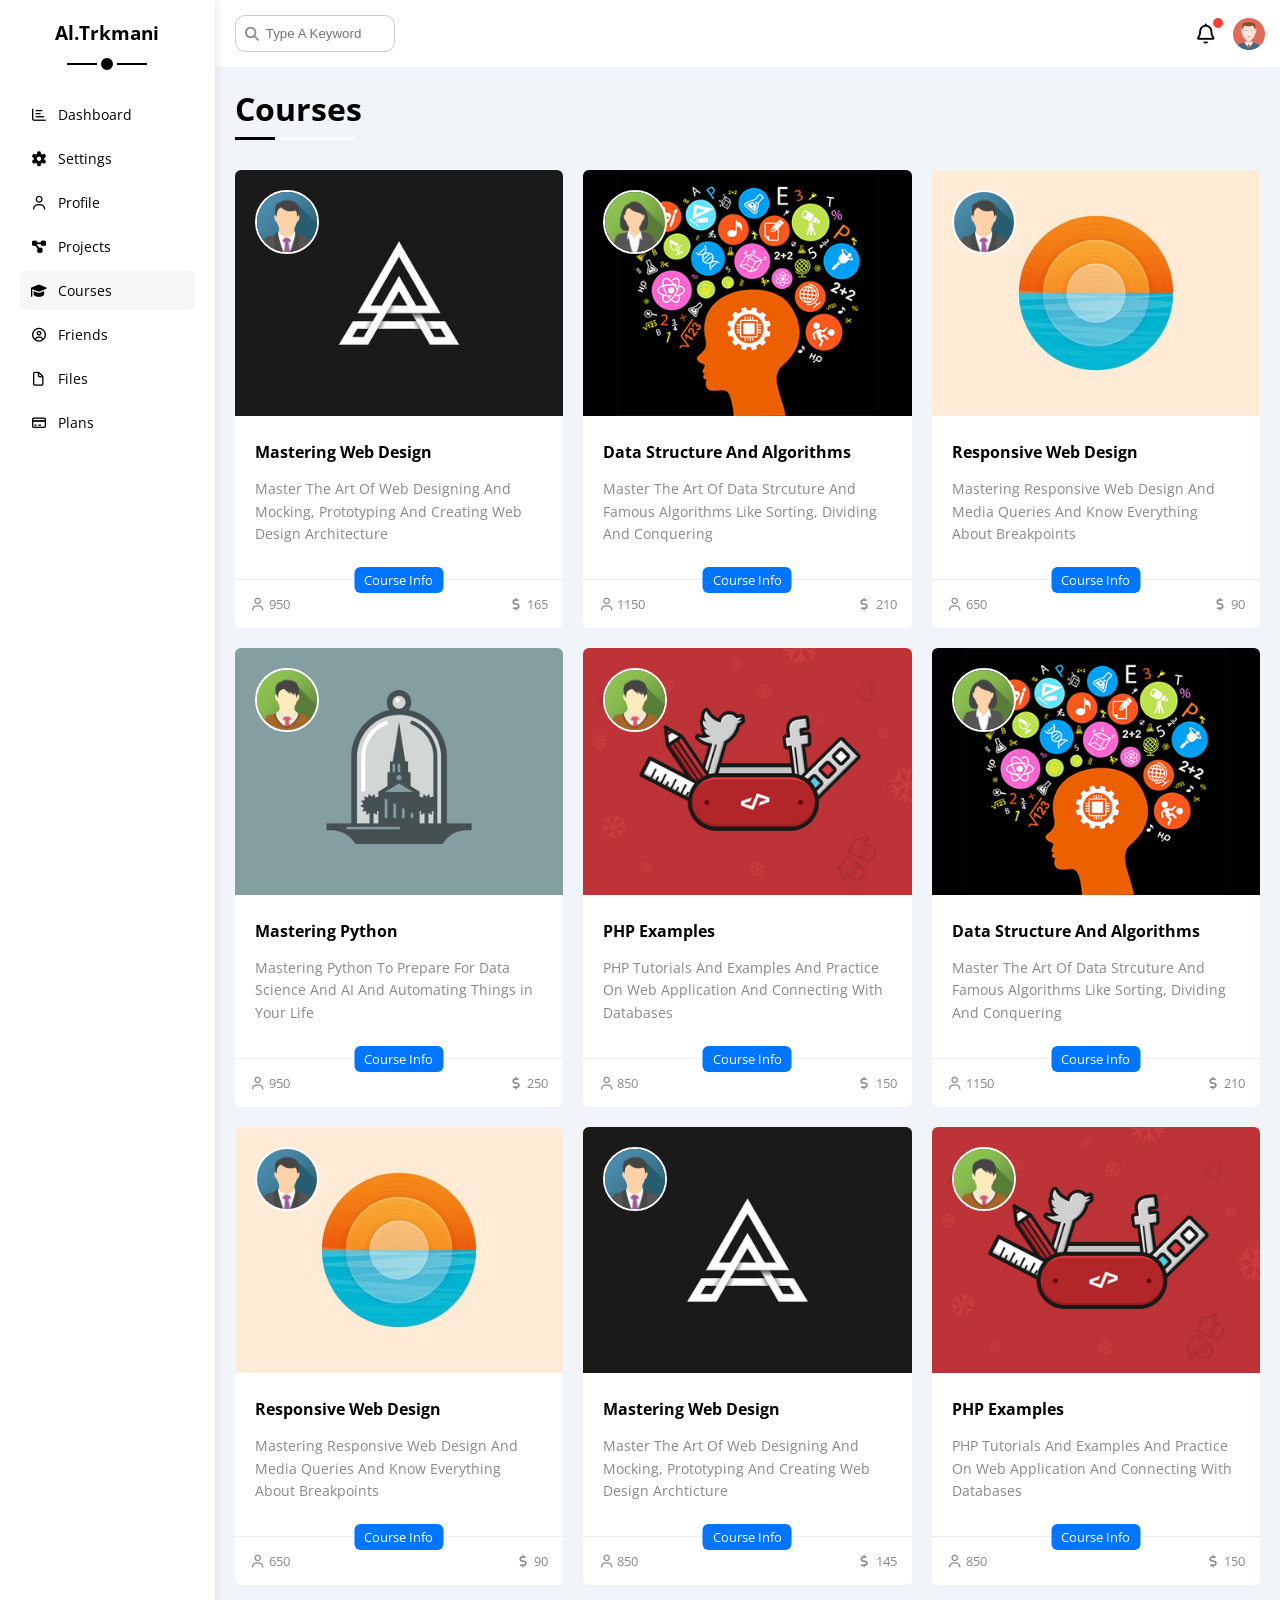
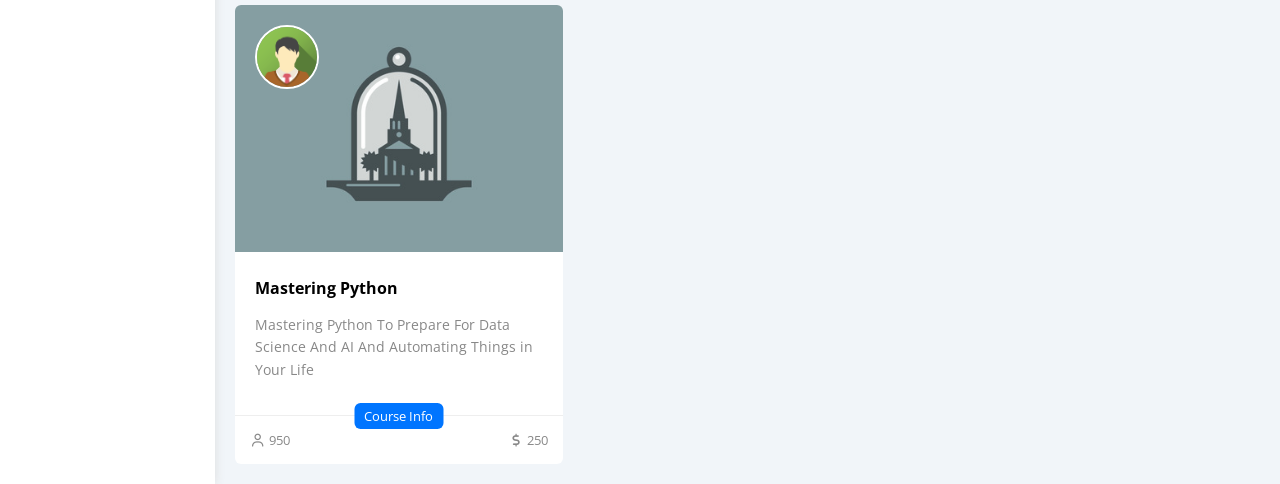
==== courses.html @ 334439d5 "Admin Dashboard UI" ====
<!DOCTYPE html>
<html lang="en">
  <head>
    <meta charset="UTF-8" />
    <meta http-equiv="X-UA-Compatible" content="IE=edge" />
    <meta name="viewport" content="width=device-width, initial-scale=1.0" />
    <title>Courses</title>
    <link rel="stylesheet" href="css/all.min.css" />
    <link rel="stylesheet" href="css/framework.css" />
    <link rel="stylesheet" href="css/master.css" />
    <link rel="preconnect" href="https://fonts.googleapis.com" />
    <link rel="preconnect" href="https://fonts.gstatic.com" crossorigin />
    <link href="https://fonts.googleapis.com/css2?family=Open+Sans:wght@300;500&#038;display=swap" rel="stylesheet" />
  </head>
  <body>
    <div class="page d-flex">
      <div class="sidebar bg-white p-20 p-relative">
        <h3 class="p-relative txt-c mt-0">Al.Trkmani</h3>
        <ul>
          <li>
            <a class="d-flex align-center fs-14 c-black rad-6 p-10" href="index.html">
              <i class="fa-regular fa-chart-bar fa-fw"></i>
              <span>Dashboard</span>
            </a>
          </li>
          <li>
            <a class="d-flex align-center fs-14 c-black rad-6 p-10" href="settings.html">
              <i class="fa-solid fa-gear fa-fw"></i>
              <span>Settings</span>
            </a>
          </li>
          <li>
            <a class="d-flex align-center fs-14 c-black rad-6 p-10" href="profile.html">
              <i class="fa-regular fa-user fa-fw"></i>
              <span>Profile</span>
            </a>
          </li>
          <li>
            <a class="d-flex align-center fs-14 c-black rad-6 p-10" href="projects.html">
              <i class="fa-solid fa-diagram-project fa-fw"></i>
              <span>Projects</span>
            </a>
          </li>
          <li>
            <a class="active d-flex align-center fs-14 c-black rad-6 p-10" href="courses.html">
              <i class="fa-solid fa-graduation-cap fa-fw"></i>
              <span>Courses</span>
            </a>
          </li>
          <li>
            <a class="d-flex align-center fs-14 c-black rad-6 p-10" href="friends.html">
              <i class="fa-regular fa-circle-user fa-fw"></i>
              <span>Friends</span>
            </a>
          </li>
          <li>
            <a class="d-flex align-center fs-14 c-black rad-6 p-10" href="files.html">
              <i class="fa-regular fa-file fa-fw"></i>
              <span>Files</span>
            </a>
          </li>
          <li>
            <a class="d-flex align-center fs-14 c-black rad-6 p-10" href="plans.html">
              <i class="fa-regular fa-credit-card fa-fw"></i>
              <span>Plans</span>
            </a>
          </li>
        </ul>
      </div>
      <div class="content w-full">
        <!-- Start Head -->
        <div class="head bg-white p-15 between-flex">
          <div class="search p-relative">
            <input class="p-10" type="search" placeholder="Type A Keyword" />
          </div>
          <div class="icons d-flex align-center">
            <span class="notification p-relative">
              <i class="fa-regular fa-bell fa-lg"></i>
            </span>
            <img decoding="async" src="imgs/avatar.png" alt="" />
          </div>
        </div>
        <!-- End Head -->
        <h1 class="p-relative">Courses</h1>
        <div class="courses-page d-grid m-20 gap-20">
          <div class="course bg-white rad-6 p-relative">
            <img decoding="async" class="cover" src="imgs/course-01.jpg" alt="" />
            <img decoding="async" class="instructor" src="imgs/team-01.png" alt="" />
            <div class="p-20">
              <h4 class="m-0">Mastering Web Design</h4>
              <p class="description c-grey mt-15 fs-14">
                Master The Art Of Web Designing And Mocking, Prototyping And Creating Web Design Architecture
              </p>
            </div>
            <div class="info p-15 p-relative between-flex">
              <span class="title bg-blue c-white btn-shape">Course Info</span>
              <span class="c-grey">
                <i class="fa-regular fa-user"></i>
                950
              </span>
              <span class="c-grey">
                <i class="fa-solid fa-dollar-sign"></i>
                165
              </span>
            </div>
          </div>
          <div class="course bg-white rad-6 p-relative">
            <img decoding="async" class="cover" src="imgs/course-02.jpg" alt="" />
            <img decoding="async" class="instructor" src="imgs/team-02.png" alt="" />
            <div class="p-20">
              <h4 class="m-0">Data Structure And Algorithms</h4>
              <p class="description c-grey mt-15 fs-14">
                Master The Art Of Data Strcuture And Famous Algorithms Like Sorting, Dividing And Conquering
              </p>
            </div>
            <div class="info p-15 p-relative between-flex">
              <span class="title bg-blue c-white btn-shape">Course Info</span>
              <span class="c-grey"> <i class="fa-regular fa-user"></i> 1150</span>
              <span class="c-grey"><i class="fa-solid fa-dollar-sign"></i> 210</span>
            </div>
          </div>
          <div class="course bg-white rad-6 p-relative">
            <img decoding="async" class="cover" src="imgs/course-03.jpg" alt="" />
            <img decoding="async" class="instructor" src="imgs/team-01.png" alt="" />
            <div class="p-20">
              <h4 class="m-0">Responsive Web Design</h4>
              <p class="description c-grey mt-15 fs-14">
                Mastering Responsive Web Design And Media Queries And Know Everything About Breakpoints
              </p>
            </div>
            <div class="info p-15 p-relative between-flex">
              <span class="title bg-blue c-white btn-shape">Course Info</span>
              <span class="c-grey"> <i class="fa-regular fa-user"></i> 650</span>
              <span class="c-grey"><i class="fa-solid fa-dollar-sign"></i> 90</span>
            </div>
          </div>
          <div class="course bg-white rad-6 p-relative">
            <img decoding="async" class="cover" src="imgs/course-04.jpg" alt="" />
            <img decoding="async" class="instructor" src="imgs/team-03.png" alt="" />
            <div class="p-20">
              <h4 class="m-0">Mastering Python</h4>
              <p class="description c-grey mt-15 fs-14">
                Mastering Python To Prepare For Data Science And AI And Automating Things in Your Life
              </p>
            </div>
            <div class="info p-15 p-relative between-flex">
              <span class="title bg-blue c-white btn-shape">Course Info</span>
              <span class="c-grey"> <i class="fa-regular fa-user"></i> 950</span>
              <span class="c-grey"><i class="fa-solid fa-dollar-sign"></i> 250</span>
            </div>
          </div>
          <div class="course bg-white rad-6 p-relative">
            <img decoding="async" class="cover" src="imgs/course-05.jpg" alt="" />
            <img decoding="async" class="instructor" src="imgs/team-03.png" alt="" />
            <div class="p-20">
              <h4 class="m-0">PHP Examples</h4>
              <p class="description c-grey mt-15 fs-14">
                PHP Tutorials And Examples And Practice On Web Application And Connecting With Databases
              </p>
            </div>
            <div class="info p-15 p-relative between-flex">
              <span class="title bg-blue c-white btn-shape">Course Info</span>
              <span class="c-grey"> <i class="fa-regular fa-user"></i> 850</span>
              <span class="c-grey"><i class="fa-solid fa-dollar-sign"></i> 150</span>
            </div>
          </div>
          <div class="course bg-white rad-6 p-relative">
            <img decoding="async" class="cover" src="imgs/course-02.jpg" alt="" />
            <img decoding="async" class="instructor" src="imgs/team-02.png" alt="" />
            <div class="p-20">
              <h4 class="m-0">Data Structure And Algorithms</h4>
              <p class="description c-grey mt-15 fs-14">
                Master The Art Of Data Strcuture And Famous Algorithms Like Sorting, Dividing And Conquering
              </p>
            </div>
            <div class="info p-15 p-relative between-flex">
              <span class="title bg-blue c-white btn-shape">Course Info</span>
              <span class="c-grey"> <i class="fa-regular fa-user"></i> 1150</span>
              <span class="c-grey"><i class="fa-solid fa-dollar-sign"></i> 210</span>
            </div>
          </div>
          <div class="course bg-white rad-6 p-relative">
            <img decoding="async" class="cover" src="imgs/course-03.jpg" alt="" />
            <img decoding="async" class="instructor" src="imgs/team-01.png" alt="" />
            <div class="p-20">
              <h4 class="m-0">Responsive Web Design</h4>
              <p class="description c-grey mt-15 fs-14">
                Mastering Responsive Web Design And Media Queries And Know Everything About Breakpoints
              </p>
            </div>
            <div class="info p-15 p-relative between-flex">
              <span class="title bg-blue c-white btn-shape">Course Info</span>
              <span class="c-grey"> <i class="fa-regular fa-user"></i> 650</span>
              <span class="c-grey"><i class="fa-solid fa-dollar-sign"></i> 90</span>
            </div>
          </div>
          <div class="course bg-white rad-6 p-relative">
            <img decoding="async" class="cover" src="imgs/course-01.jpg" alt="" />
            <img decoding="async" class="instructor" src="imgs/team-01.png" alt="" />
            <div class="p-20">
              <h4 class="m-0">Mastering Web Design</h4>
              <p class="description c-grey mt-15 fs-14">
                Master The Art Of Web Designing And Mocking, Prototyping And Creating Web Design Archticture
              </p>
            </div>
            <div class="info p-15 p-relative between-flex">
              <span class="title bg-blue c-white btn-shape">Course Info</span>
              <span class="c-grey"> <i class="fa-regular fa-user"></i> 850</span>
              <span class="c-grey"><i class="fa-solid fa-dollar-sign"></i> 145</span>
            </div>
          </div>
          <div class="course bg-white rad-6 p-relative">
            <img decoding="async" class="cover" src="imgs/course-05.jpg" alt="" />
            <img decoding="async" class="instructor" src="imgs/team-03.png" alt="" />
            <div class="p-20">
              <h4 class="m-0">PHP Examples</h4>
              <p class="description c-grey mt-15 fs-14">
                PHP Tutorials And Examples And Practice On Web Application And Connecting With Databases
              </p>
            </div>
            <div class="info p-15 p-relative between-flex">
              <span class="title bg-blue c-white btn-shape">Course Info</span>
              <span class="c-grey"> <i class="fa-regular fa-user"></i> 850</span>
              <span class="c-grey"><i class="fa-solid fa-dollar-sign"></i> 150</span>
            </div>
          </div>
          <div class="course bg-white rad-6 p-relative">
            <img decoding="async" class="cover" src="imgs/course-04.jpg" alt="" />
            <img decoding="async" class="instructor" src="imgs/team-03.png" alt="" />
            <div class="p-20">
              <h4 class="m-0">Mastering Python</h4>
              <p class="description c-grey mt-15 fs-14">
                Mastering Python To Prepare For Data Science And AI And Automating Things in Your Life
              </p>
            </div>
            <div class="info p-15 p-relative between-flex">
              <span class="title bg-blue c-white btn-shape">Course Info</span>
              <span class="c-grey"> <i class="fa-regular fa-user"></i> 950</span>
              <span class="c-grey"><i class="fa-solid fa-dollar-sign"></i> 250</span>
            </div>
          </div>
        </div>
      </div>
    </div>
  </body>
</html>
---- css/framework.css ----
:root {
  --blue-color: #0075ff;
  --blue-alt-color: #0d69d5;
  --orange-color: #f59e0b;
  --green-color: #22c55e;
  --red-color: #f44336;
  --grey-color: #888;
}
/* Start Box */
.d-flex {
  display: flex;
}
.f-wrap {
  flex-wrap: wrap;
}
.align-center {
  align-items: center;
}
.space-between {
  justify-content: space-between;
}
.d-grid {
  display: grid;
}
.gap-20 {
  gap: 20px;
}
.d-block {
  display: block;
}
@media (max-width: 767px) {
  .block-mobile {
    display: block;
  }
  .hide-mobile {
    display: none;
  }
}
/* End Box */
/* Start Padding + Margin */
.p-10 {
  padding: 10px;
}
.p-15 {
  padding: 15px;
}
.p-20 {
  padding: 20px;
}
.pt-10 {
  padding-top: 10px;
}
.pt-15 {
  padding-top: 15px;
}
.pt-20 {
  padding-top: 20px;
}
.pb-10 {
  padding-bottom: 10px;
}
.pb-15 {
  padding-bottom: 15px;
}
.pb-20 {
  padding-bottom: 20px;
}
.pl-15 {
  padding-left: 15px;
}
.m-0 {
  margin: 0;
}
.m-15 {
  margin: 15px;
}
.m-20 {
  margin: 20px;
}
.mt-0 {
  margin-top: 0;
}
.mt-5 {
  margin-top: 5px;
}
.mt-10 {
  margin-top: 10px;
}
.mt-15 {
  margin-top: 15px;
}
.mt-20 {
  margin-top: 20px;
}
.mt-25 {
  margin-top: 25px;
}
.mr-10 {
  margin-right: 10px;
}
.mr-15 {
  margin-right: 15px;
}
.mb-5 {
  margin-bottom: 5px;
}
.mb-10 {
  margin-bottom: 10px;
}
.mb-15 {
  margin-bottom: 15px;
}
.mb-20 {
  margin-bottom: 20px;
}
.mb-25 {
  margin-bottom: 25px;
}
/* End Padding + Margin */
/* Start Color */
.c-black {
  color: black;
}
.c-white {
  color: white;
}
.c-grey {
  color: var(--grey-color);
}
.c-red {
  color: var(--red-color);
}
.c-green {
  color: var(--green-color);
}
.c-blue {
  color: var(--blue-color);
}
.c-orange {
  color: var(--orange-color);
}
.bg-red {
  background-color: var(--red-color);
}
.bg-green {
  background-color: var(--green-color);
}
.bg-blue {
  background-color: var(--blue-color);
}
.bg-orange {
  background-color: var(--orange-color);
}
.bg-white {
  background-color: white;
}
.bg-eee {
  background-color: #eee;
}
/* End Color */
/* Start Position */
.p-relative {
  position: relative;
}
.p-absolute {
  position: absolute;
}
/* End Position */
/* Start Font */
.txt-c {
  text-align: center;
}
.fs-13 {
  font-size: 13px;
}
.fs-14 {
  font-size: 14px;
}
.fs-15 {
  font-size: 15px;
}
.fs-25 {
  font-size: 25px;
}
.fw-bold {
  font-weight: bold;
}
@media (max-width: 767px) {
  .txt-c-mobile {
    text-align: center;
  }
}
/* End Font */
/* Start Border */
.rad-6 {
  border-radius: 6px;
}
.rad-10 {
  border-radius: 10px;
}
.rad-half {
  border-radius: 50%;
}
.b-none {
  border: none;
}
.border-ccc {
  border: 1px solid #ccc;
}
.border-eee {
  border: 1px solid #eee;
}

/* End Border */
/* Start Width + Height */
.w-full {
  width: 100%;
}
.w-100 {
  width: 100px;
}
.w-fit {
  width: fit-content;
}
.h-full {
  height: 100%;
}
.h-100 {
  height: 100px;
}
/* End Width + Height */
/* Start Components */
.center-flex {
  display: flex;
  align-items: center;
  justify-content: center;
}
.between-flex {
  display: flex;
  align-items: center;
  justify-content: space-between;
}
.btn-shape {
  padding: 4px 10px;
  border-radius: 6px;
}
/* End Components */
---- css/master.css ----
:root {
  --blue-color: #0075ff;
  --blue-alt-color: #0d69d5;
  --orange-color: #f59e0b;
  --green-color: #22c55e;
  --red-color: #f44336;
  --grey-color: #888;
}
* {
  box-sizing: border-box;
}
body {
  font-family: "Open Sans", sans-serif;
  margin: 0;
}
*:focus {
  outline: none;
}
a {
  text-decoration: none;
}
ul {
  list-style: none;
  padding: 0;
}
::-webkit-scrollbar {
  width: 15px;
}
::-webkit-scrollbar-track {
  background-color: white;
}
::-webkit-scrollbar-thumb {
  background-color: var(--blue-color);
}
::-webkit-scrollbar-thumb:hover {
  background-color: var(--blue-alt-color);
}
.page {
  background-color: #f1f5f9;
  min-height: 100vh;
}
/* Start Sidebar */
.sidebar {
  width: 250px;
  box-shadow: 0 0 10px #ddd;
}
.sidebar > h3 {
  margin-bottom: 50px;
}
.sidebar > h3::before,
.sidebar > h3::after {
  content: "";
  background-color: black;
  transform: translateX(-50%);
  position: absolute;
  left: 50%;
}
.sidebar > h3::before {
  width: 80px;
  height: 2px;
  bottom: -20px;
}
.sidebar > h3::after {
  bottom: -29px;
  width: 12px;
  height: 12px;
  border-radius: 50%;
  border: 4px solid white;
}
.sidebar ul li a {
  transition: 0.3s;
  margin-bottom: 5px;
}
.sidebar ul li a:hover,
.sidebar ul li a.active {
  background-color: #f6f6f6;
}
.sidebar ul li a span {
  font-size: 14px;
  margin-left: 10px;
}
@media (max-width: 767px) {
  .sidebar {
    width: 58px;
    padding: 10px;
  }
  .sidebar > h3 {
    font-size: 13px;
    margin-bottom: 15px;
  }
  .sidebar > h3::before,
  .sidebar > h3::after {
    display: none;
  }
  .sidebar ul li a span {
    display: none;
  }
}
/* End Sidebar */
/* Start Content */
.content {
  overflow: hidden;
}
.head .search::before {
  font-family: var(--fa-style-family-classic);
  content: "\f002";
  font-weight: 900;
  position: absolute;
  left: 15px;
  top: 50%;
  transform: translateY(-50%);
  font-size: 14px;
  color: var(--grey-color);
}
.head .search input {
  border: 1px solid #ccc;
  border-radius: 10px;
  margin-left: 5px;
  padding-left: 30px;
  width: 160px;
  transition: width 0.3s;
}
.head .search input:focus {
  width: 200px;
}
.head .search input:focus::placeholder {
  opacity: 0;
}
.head .icons .notification::before {
  content: "";
  position: absolute;
  width: 10px;
  height: 10px;
  background-color: var(--red-color);
  border-radius: 50%;
  right: -5px;
  top: -5px;
}
.head .icons img {
  width: 32px;
  height: 32px;
  margin-left: 15px;
}
.page h1 {
  margin: 20px 20px 40px;
}
.page h1::before,
.page h1::after {
  content: "";
  height: 3px;
  position: absolute;
  bottom: -10px;
  left: 0;
}
.page h1::before {
  background-color: white;
  width: 120px;
}
.page h1::after {
  background-color: black;
  width: 40px;
}
.wrapper {
  grid-template-columns: repeat(auto-fill, minmax(450px, 1fr));
  margin-left: 20px;
  margin-right: 20px;
  margin-bottom: 20px;
}
@media (max-width: 767px) {
  .wrapper {
    grid-template-columns: minmax(200px, 1fr);
    margin-left: 10px;
    margin-right: 10px;
    gap: 10px;
  }
}
/* End Content */
/* Start Welcome Widget */
.welcome {
  overflow: hidden;
}
.welcome .intro img {
  width: 200px;
  margin-bottom: -10px;
}
.welcome .avatar {
  width: 64px;
  height: 64px;
  border: 2px solid white;
  border-radius: 50%;
  padding: 2px;
  box-shadow: 0 0 5px #ddd;
  margin-left: 20px;
  margin-top: -32px;
}
.welcome .body {
  border-top: 1px solid #eee;
  border-bottom: 1px solid #eee;
}
.welcome .body > div {
  flex: 1;
}
.welcome .visit {
  margin: 0 15px 15px auto;
  transition: 0.3s;
}
.welcome .visit:hover {
  background-color: var(--blue-alt-color);
}
@media (max-width: 767px) {
  .welcome .intro {
    padding-bottom: 30px;
  }
  .welcome .avatar {
    margin-left: 0;
  }
  .welcome .body > div:not(:last-child) {
    margin-bottom: 20px;
  }
}
/* End Welcome Widget */
/* Start Quick Draft Widget */
.quick-draft textarea {
  resize: none;
  min-height: 180px;
}
.quick-draft .save {
  margin-left: auto;
  transition: 0.3s;
  cursor: pointer;
}
.quick-draft .save:hover {
  background-color: var(--blue-alt-color);
}
/* End Quick Draft Widget */
/* Start Targets */
.targets .target-row .icon {
  width: 80px;
  height: 80px;
  margin-right: 15px;
}
.targets .details {
  flex: 1;
}
.targets .details .progress {
  height: 4px;
}
.targets .details .progress > span {
  position: absolute;
  left: 0;
  top: 0;
  height: 100%;
}
.targets .details .progress > span span {
  position: absolute;
  bottom: 16px;
  right: -16px;
  color: white;
  padding: 2px 5px;
  border-radius: 6px;
  font-size: 13px;
}
.targets .details .progress > span span::after {
  content: "";
  border-color: transparent;
  border-width: 5px;
  border-style: solid;
  position: absolute;
  bottom: -10px;
  left: 50%;
  transform: translateX(-50%);
}
.targets .details .progress > .blue span::after {
  border-top-color: var(--blue-color);
}
.targets .details .progress > .orange span::after {
  border-top-color: var(--orange-color);
}
.targets .details .progress > .green span::after {
  border-top-color: var(--green-color);
}
.blue .icon,
.blue .progress {
  background-color: rgb(0 117 255 / 20%);
}
.orange .icon,
.orange .progress {
  background-color: rgb(245 158 11 / 20%);
}
.green .icon,
.green .progress {
  background-color: rgb(34 197 94 / 20%);
}
/* End Targets */
/* Start Tickets */
.tickets .box {
  border: 1px solid #ccc;
  width: calc(50% - 10px);
}
@media (max-width: 767px) {
  .tickets .box {
    width: 100%;
  }
}
/* End Tickets */
/* Start Latest News */
.latest-news .news-row:not(:last-of-type) {
  margin-bottom: 20px;
  padding-bottom: 20px;
  border-bottom: 1px solid #eee;
}
.latest-news .news-row img {
  width: 100px;
  border-radius: 6px;
  margin-right: 15px;
}
.latest-news .info {
  flex-grow: 1;
}
.latest-news .info h3 {
  margin: 0 0 6px;
  font-size: 16px;
}
@media (max-width: 767px) {
  .latest-news .news-row {
    display: block;
  }
  .latest-news .news-row .label {
    margin: 10px auto;
    width: fit-content;
  }
}
/* End Latest News */
/* Start Tasks */
.tasks .task-row:not(:last-of-type) {
  margin-bottom: 15px;
  padding-bottom: 15px;
  border-bottom: 1px solid #eee;
}
.tasks .info {
  flex-grow: 1;
}
.tasks .done {
  opacity: 0.3;
}
.tasks .done h3,
.tasks .done p {
  text-decoration: line-through;
}
.tasks .delete {
  cursor: pointer;
  transition: 0.3s;
}
.tasks .delete:hover {
  color: var(--red-color);
}
/* End Tasks */
/* Start Latest Uploads */
.latest-uploads ul li:not(:last-child) {
  border-bottom: 1px solid #eee;
}
.latest-uploads ul li img {
  width: 40px;
  height: 40px;
}
/* End Latest Uploads */
/* Start Last Project */
.last-project ul::before {
  content: "";
  position: absolute;
  left: 11px;
  width: 2px;
  height: 100%;
  background-color: var(--blue-color);
}
.last-project ul li::before {
  content: "";
  width: 20px;
  height: 20px;
  display: block;
  border-radius: 50%;
  background-color: white;
  border: 2px solid white;
  outline: 2px solid var(--blue-color);
  margin-right: 15px;
  z-index: 1;
}
.last-project ul li.done::before {
  background-color: var(--blue-color);
}
.last-project ul li.current::before {
  animation: change-color 0.8s infinite alternate;
}
.last-project .launch-icon {
  position: absolute;
  width: 160px;
  right: 0;
  bottom: 0;
  opacity: 0.1;
}
/* End Last Project */
/* Start Reminders */
.reminders ul li .key {
  width: 15px;
  height: 15px;
}
.reminders ul li > .blue {
  border-left: 2px solid var(--blue-color);
}
.reminders ul li > .green {
  border-left: 2px solid var(--green-color);
}
.reminders ul li > .orange {
  border-left: 2px solid var(--orange-color);
}
.reminders ul li > .red {
  border-left: 2px solid var(--red-color);
}
/* End Reminders */
/* Start Latest Post */
.latest-post .avatar {
  width: 48px;
  height: 48px;
}
.latest-post .post-content {
  text-transform: capitalize;
  line-height: 1.8;
  border-top: 1px solid #eee;
  border-bottom: 1px solid #eee;
  min-height: 140px;
}
/* End Latest Post */
/* Start Social Media */
.social-media .box {
  padding-left: 70px;
}
.social-media .box i {
  position: absolute;
  left: 0;
  top: 0;
  width: 52px;
  transition: 0.3s;
}
.social-media .box i:hover {
  transform: rotate(5deg);
}
.social-media .twitter {
  background-color: rgb(29 161 242 / 20%);
  color: #1da1f2;
}
.social-media .twitter i,
.social-media .twitter a {
  background-color: #1da1f2;
}
.social-media .facebook {
  background-color: rgb(24 119 242 / 20%);
  color: #1da1f2;
}
.social-media .facebook i,
.social-media .facebook a {
  background-color: #1877f2;
}
.social-media .youtube {
  background-color: rgb(255 0 0 / 20%);
  color: #ff0000;
}
.social-media .youtube i,
.social-media .youtube a {
  background-color: #ff0000;
}
.social-media .linkedin {
  background-color: rgb(0 119 181 / 20%);
  color: #0077b5;
}
.social-media .linkedin i,
.social-media .linkedin a {
  background-color: #0077b5;
}
/* End Social Media */
/* Start Projects Table */
.projects .responsive-table {
  overflow-x: auto;
}
.projects table {
  min-width: 1000px;
  border-spacing: 0;
}
.projects thead td {
  background-color: #eee;
  font-weight: bold;
}
.projects table td {
  padding: 15px;
}
.projects tbody td {
  border-bottom: 1px solid #eee;
  border-left: 1px solid #eee;
  transition: 0.3s;
}
.projects table tbody tr td:last-child {
  border-right: 1px solid #eee;
}
.projects tbody tr:hover td {
  background-color: #faf7f7;
}
.projects table img {
  width: 32px;
  height: 32px;
  border-radius: 50%;
  padding: 2px;
  background-color: white;
}
.projects table img:not(:first-child) {
  margin-left: -20px;
}
.projects table .label {
  font-size: 13px;
}
/* End Projects Table */
/* Start Settings */
.settings-page {
  grid-template-columns: repeat(auto-fill, minmax(500px, 1fr));
}
@media (max-width: 767px) {
  .settings-page {
    grid-template-columns: minmax(100px, 1fr);
    margin-left: 10px;
    margin-right: 10px;
    gap: 10px;
  }
}
.settings-page .close-message {
  border: 1px solid #ccc;
  resize: none;
  min-height: 150px;
}
.settings-page .email {
  display: inline-flex;
  width: calc(100% - 80px);
}
.settings-page .sec-box {
  padding-bottom: 15px;
}
.settings-page .sec-box:not(:last-of-type) {
  border-bottom: 1px solid #eee;
}
.settings-page .sec-box .button {
  transition: 0.3s;
}
.settings-page .sec-box .button:hover {
  background-color: var(--blue-alt-color);
}
.settings-page .social-boxes i {
  width: 40px;
  height: 40px;
  background-color: #f6f6f6;
  border: 1px solid #ddd;
  border-right: none;
  border-radius: 6px 0 0 6px;
  transition: 0.3s;
}
.settings-page .social-boxes input {
  height: 40px;
  background-color: #f6f6f6;
  border: 1px solid #ddd;
  padding-left: 10px;
  border-radius: 0 6px 6px 0;
}
.settings-page .social-boxes > div:focus-within i {
  color: black;
}
.widgets-control .control input[type="checkbox"] {
  -webkit-appearance: none;
  appearance: none;
}
.widgets-control .control label {
  padding-left: 30px;
  cursor: pointer;
  position: relative;
}
.widgets-control .control label::before,
.widgets-control .control label::after {
  position: absolute;
  left: 0;
  top: 50%;
  margin-top: -9px;
  border-radius: 4px;
}
.widgets-control .control label::before {
  content: "";
  width: 14px;
  height: 14px;
  border: 2px solid var(--grey-color);
}
.widgets-control .control label:hover::before {
  border-color: var(--blue-alt-color);
}
.widgets-control .control label::after {
  font-family: var(--fa-style-family-classic);
  content: "\f00c";
  font-weight: 900;
  background-color: var(--blue-color);
  color: white;
  font-size: 12px;
  width: 18px;
  height: 18px;
  display: flex;
  justify-content: center;
  align-items: center;
  transform: scale(0) rotate(360deg);
  transition: 0.3s;
}
.widgets-control .control input[type="checkbox"]:checked + label::after {
  transform: scale(1);
}
.backup-control input[type="radio"] {
  -webkit-appearance: none;
  appearance: none;
}
.backup-control .date label {
  padding-left: 30px;
  cursor: pointer;
  position: relative;
}
.backup-control .date label::before {
  content: "";
  position: absolute;
  top: 50%;
  left: 0;
  margin-top: -11px;
  width: 18px;
  height: 18px;
  border: 2px solid var(--grey-color);
  border-radius: 50%;
}
.backup-control .date label::after {
  content: "";
  position: absolute;
  left: 5px;
  top: 5px;
  width: 12px;
  height: 12px;
  background: var(--blue-color);
  border-radius: 50%;
  transition: 0.3s;
  transform: scale(0);
}
.backup-control .date input[type="radio"]:checked + label::before {
  border-color: var(--blue-color);
}
.backup-control .date input[type="radio"]:checked + label::after {
  transform: scale(1);
}
.backup-control .servers {
  border-top: 1px solid #eee;
  padding-top: 20px;
}
@media (max-width: 767px) {
  .backup-control .servers {
    flex-wrap: wrap;
  }
}
.backup-control .servers .server {
  border: 2px solid #eee;
  position: relative;
}
.backup-control .servers .server label {
  cursor: pointer;
}
.backup-control .servers input[type="radio"]:checked + .server {
  border-color: var(--blue-color);
  color: var(--blue-color);
}
.toggle-checkbox {
  -webkit-appearance: none;
  appearance: none;
  display: none;
}
.toggle-switch {
  background-color: #ccc;
  width: 78px;
  height: 32px;
  border-radius: 16px;
  position: relative;
  transition: 0.3s;
  cursor: pointer;
}
.toggle-switch::before {
  font-family: var(--fa-style-family-classic);
  content: "\f00d";
  font-weight: 900;
  background-color: white;
  width: 24px;
  height: 24px;
  position: absolute;
  border-radius: 50%;
  top: 4px;
  left: 4px;
  display: flex;
  justify-content: center;
  align-items: center;
  color: #aaa;
  transition: 0.3s;
}
.toggle-checkbox:checked + .toggle-switch {
  background-color: var(--blue-color);
}
.toggle-checkbox:checked + .toggle-switch::before {
  content: "\f00c";
  left: 50px;
  color: var(--blue-color);
}
.settings-page :disabled {
  cursor: no-drop;
  background-color: #f0f4f8;
  color: #bbb;
}
/* End Settings */
/* Start Profile Page */
@media (max-width: 767px) {
  .profile-page .overview {
    flex-direction: column;
  }
}
.profile-page .avatar-box {
  width: 300px;
}
@media (min-width: 768px) {
  .profile-page .avatar-box {
    border-right: 1px solid #eee;
  }
}
.profile-page .avatar-box > img {
  width: 120px;
  height: 120px;
}
.profile-page .avatar-box .level {
  height: 6px;
  overflow: hidden;
  margin: auto;
  width: 70%;
}
.profile-page .avatar-box .level span {
  position: absolute;
  left: 0;
  top: 0;
  height: 100%;
  background-color: var(--blue-color);
  border-radius: 6px;
}
.profile-page .info-box .box {
  flex-wrap: wrap;
  border-bottom: 1px solid #eee;
  transition: 0.3s;
}
.profile-page .info-box .box:hover {
  background-color: #f9f9f9;
}
.profile-page .info-box .box > div {
  min-width: 250px;
  padding: 10px 0 0;
}
.profile-page .info-box h4 {
  font-weight: normal;
}
/* Start Training Code */
.profile-page .info-box .toggle-switch {
  height: 20px;
}
@media (max-width: 767px) {
  .profile-page .info-box .toggle-switch {
    margin: auto;
  }
}
.profile-page .info-box .toggle-switch::before {
  width: 12px;
  height: 12px;
  font-size: 8px;
}
.profile-page .info-box .toggle-checkbox:checked + .toggle-switch::before {
  left: 62px;
}
/* End Training Code */
@media (max-width: 767px) {
  .profile-page .other-data {
    flex-direction: column;
  }
}
.profile-page .skills-card {
  flex-grow: 1;
}
.profile-page .skills-card ul li {
  padding: 15px 0;
}
.profile-page .skills-card ul li:not(:last-child) {
  border-bottom: 1px solid #eee;
}
.profile-page .skills-card ul li span {
  display: inline-flex;
  padding: 4px 10px;
  background-color: #eee;
  border-radius: 6px;
  font-size: 14px;
}
.profile-page .skills-card ul li span:not(:last-child) {
  margin-right: 5px;
}
.profile-page .activities {
  flex-grow: 2;
}
.profile-page .activity:not(:last-of-type) {
  border-bottom: 1px solid #eee;
  padding-bottom: 20px;
  margin-bottom: 20px;
}
.profile-page .activity img {
  width: 64px;
  height: 64px;
  margin-right: 10px;
}
@media (min-width: 768px) {
  .profile-page .activity .date {
    margin-left: auto;
    text-align: right;
  }
}
@media (max-width: 767px) {
  .profile-page .activity {
    flex-direction: column;
  }
  .profile-page .activity img {
    margin-right: 0;
    margin-bottom: 15px;
  }
  .profile-page .activity .date {
    margin-top: 15px;
  }
}
/* End Profile Page */
/* Start Projects Page */
.projects-page {
  grid-template-columns: repeat(auto-fill, minmax(500px, 1fr));
}
@media (max-width: 767px) {
  .projects-page {
    grid-template-columns: minmax(200px, 1fr);
    margin-left: 10px;
    margin-right: 10px;
    gap: 10px;
  }
}
.projects-page .project .date {
  position: absolute;
  right: 10px;
  top: 10px;
}
.projects-page .project h4 {
  font-weight: normal;
}
.projects-page .project .team {
  position: relative;
  min-height: 80px;
}
.projects-page .project .team a {
  position: absolute;
  left: 0;
  bottom: 0;
}
.projects-page .project .team a:nth-child(2) {
  left: 25px;
}
.projects-page .project .team a:nth-child(3) {
  left: 50px;
}
.projects-page .project .team a:nth-child(4) {
  left: 75px;
}
.projects-page .project .team a:nth-child(5) {
  left: 100px;
}
.projects-page .project .team a:hover {
  z-index: 1000;
}
.projects-page .project .team img {
  width: 40px;
  height: 40px;
  border-radius: 50%;
  border: 2px solid white;
}
.projects-page .project .do {
  justify-content: flex-end;
  border-top: 1px solid #eee;
  padding-top: 15px;
  margin-top: 15px;
}
@media (max-width: 767px) {
  .projects-page .project .do {
    flex-direction: column;
  }
}
.projects-page .project .do span {
  padding: 3px 8px;
  margin-left: 5px;
  width: fit-content;
}
@media (max-width: 767px) {
  .projects-page .project .do span:not(:last-child) {
    margin-bottom: 15px;
  }
}
.projects-page .project .info {
  border-top: 1px solid #eee;
  margin-top: 15px;
  padding-top: 15px;
}
@media (max-width: 767px) {
  .projects-page .project .info {
    flex-direction: column;
  }
}
.projects-page .project .prog {
  height: 8px;
  width: 260px;
  position: relative;
  border-radius: 6px;
}
@media (max-width: 767px) {
  .projects-page .project .prog {
    margin-bottom: 15px;
  }
}
.projects-page .project .prog span {
  position: absolute;
  left: 0;
  top: 0;
  height: 100%;
  border-radius: 6px;
}
/* End Projects Page */
/* Start Courses Page */
.courses-page {
  grid-template-columns: repeat(auto-fill, minmax(300px, 1fr));
}
@media (max-width: 767px) {
  .courses-page {
    grid-template-columns: minmax(200px, 1fr);
    margin-left: 10px;
    margin-right: 10px;
    gap: 10px;
  }
}
.courses-page .course {
  overflow: hidden;
}
.courses-page .course .cover {
  max-width: 100%;
}
.courses-page .course .instructor {
  position: absolute;
  width: 64px;
  height: 64px;
  border-radius: 50%;
  top: 20px;
  left: 20px;
  border: 2px solid white;
}
.courses-page .course .description {
  line-height: 1.6;
}
.courses-page .course .info {
  border-top: 1px solid #eee;
  font-size: 13px;
}
.courses-page .course .info .title {
  position: absolute;
  top: -13px;
  left: 50%;
  transform: translateX(-50%);
  font-size: 13px;
}
/* End Courses Page */
/* Start Friends Page */
.friends-page {
  grid-template-columns: repeat(auto-fill, minmax(300px, 1fr));
}
@media (max-width: 767px) {
  .friends-page {
    grid-template-columns: minmax(200px, 1fr);
    margin-left: 10px;
    margin-right: 10px;
    gap: 10px;
  }
}
.friends-page .contact {
  position: absolute;
  left: 10px;
  top: 10px;
}
.friends-page .contact i {
  background-color: #eee;
  padding: 10px;
  width: 30px;
  height: 30px;
  border-radius: 50%;
  color: #666;
  font-size: 13px;
  cursor: pointer;
  transition: 0.3s;
}
.friends-page .contact i:hover {
  background-color: var(--blue-color);
  color: white;
}
.friends-page .friend .icons {
  border-top: 1px solid #eee;
  border-bottom: 1px solid #eee;
  margin-top: 15px;
  margin-bottom: 15px;
  padding-top: 15px;
  padding-bottom: 15px;
}
.friends-page .friend .icons i {
  margin-right: 5px;
}
.friends-page .friend .icons .vip {
  position: absolute;
  right: 0;
  top: 50%;
  transform: translateY(-50%);
  font-size: 40px;
  opacity: 0.2;
}
/* End Friends Page */
/* Start Files Page */
.files-page {
  flex-direction: row-reverse;
  align-items: flex-start;
}
@media (max-width: 767px) {
  .files-page {
    flex-direction: column;
    align-items: normal;
  }
}
.files-page .files-stats {
  min-width: 260px;
}
.files-page .files-stats .icon {
  width: 40px;
  height: 40px;
  margin-right: 10px;
}
.files-page .files-stats .size {
  margin-left: auto;
}
.files-page .files-stats .blue {
  background-color: rgb(0 117 255 / 20%);
}
.files-page .files-stats .green {
  background-color: rgb(34 197 94 / 20%);
}
.files-page .files-stats .red {
  background-color: rgb(244 67 54 / 20%);
}
.files-page .files-stats .orange {
  background-color: rgb(245 158 11 / 20%);
}
.files-page .files-stats .upload {
  margin: 15px auto 0;
  padding: 10px 15px;
  transition: 0.3s;
}
.files-page .files-stats .upload:hover {
  background-color: var(--blue-alt-color);
}
.files-page .files-stats .upload:hover i {
  animation: go-up 0.8s infinite;
}
.files-page .files-content {
  flex: 1;
  grid-template-columns: repeat(auto-fill, minmax(200px, 1fr));
}
.files-page .files-content img {
  width: 64px;
  height: 64px;
  transition: 0.3s;
}
.files-page .files-content .file:hover img {
  transform: rotate(5deg);
}
.files-page .files-content .info {
  border-top: 1px solid #eee;
}
/* End Files Page */
/* Start Plans Page */
.plans-page {
  grid-template-columns: repeat(auto-fill, minmax(450px, 1fr));
}
@media (max-width: 767px) {
  .plans-page {
    grid-template-columns: minmax(250px, 1fr);
    margin-left: 10px;
    margin-right: 10px;
    gap: 10px;
  }
}
.plans-page .plan .top {
  border: 3px solid white;
  outline: 3px solid transparent;
}
.plans-page .plan.green .top {
  outline-color: var(--green-color);
}
.plans-page .plan.blue .top {
  outline-color: var(--blue-color);
}
.plans-page .plan.orange .top {
  outline-color: var(--orange-color);
}
.plans-page .plan .price {
  position: relative;
  font-size: 40px;
  width: fit-content;
  margin: auto;
}
.plans-page .plan .price span {
  position: absolute;
  left: -20px;
  top: 0;
  font-size: 25px;
}
.plans-page .plan ul li {
  padding: 15px 0;
  display: flex;
  align-items: center;
  font-size: 15px;
  border-bottom: 1px solid #eee;
}
.plans-page .plan ul li .yes {
  color: var(--green-color);
}
.plans-page .plan ul li i:not(.yes, .help) {
  color: var(--red-color);
}
.plans-page .plan ul li i:first-child {
  font-size: 18px;
  margin-right: 5px;
}
.plans-page .plan ul li .help {
  color: var(--grey-color);
  margin-left: auto;
  cursor: pointer;
}
/* End Plans Page */
/* Start Animation */
@keyframes change-color {
  from {
    background-color: var(--blue-color);
  }
  to {
    background-color: white;
  }
}
@keyframes go-up {
  0%,
  100% {
    transform: translateY(0);
  }
  50% {
    transform: translateY(-5px);
  }
}
/* End Animation */
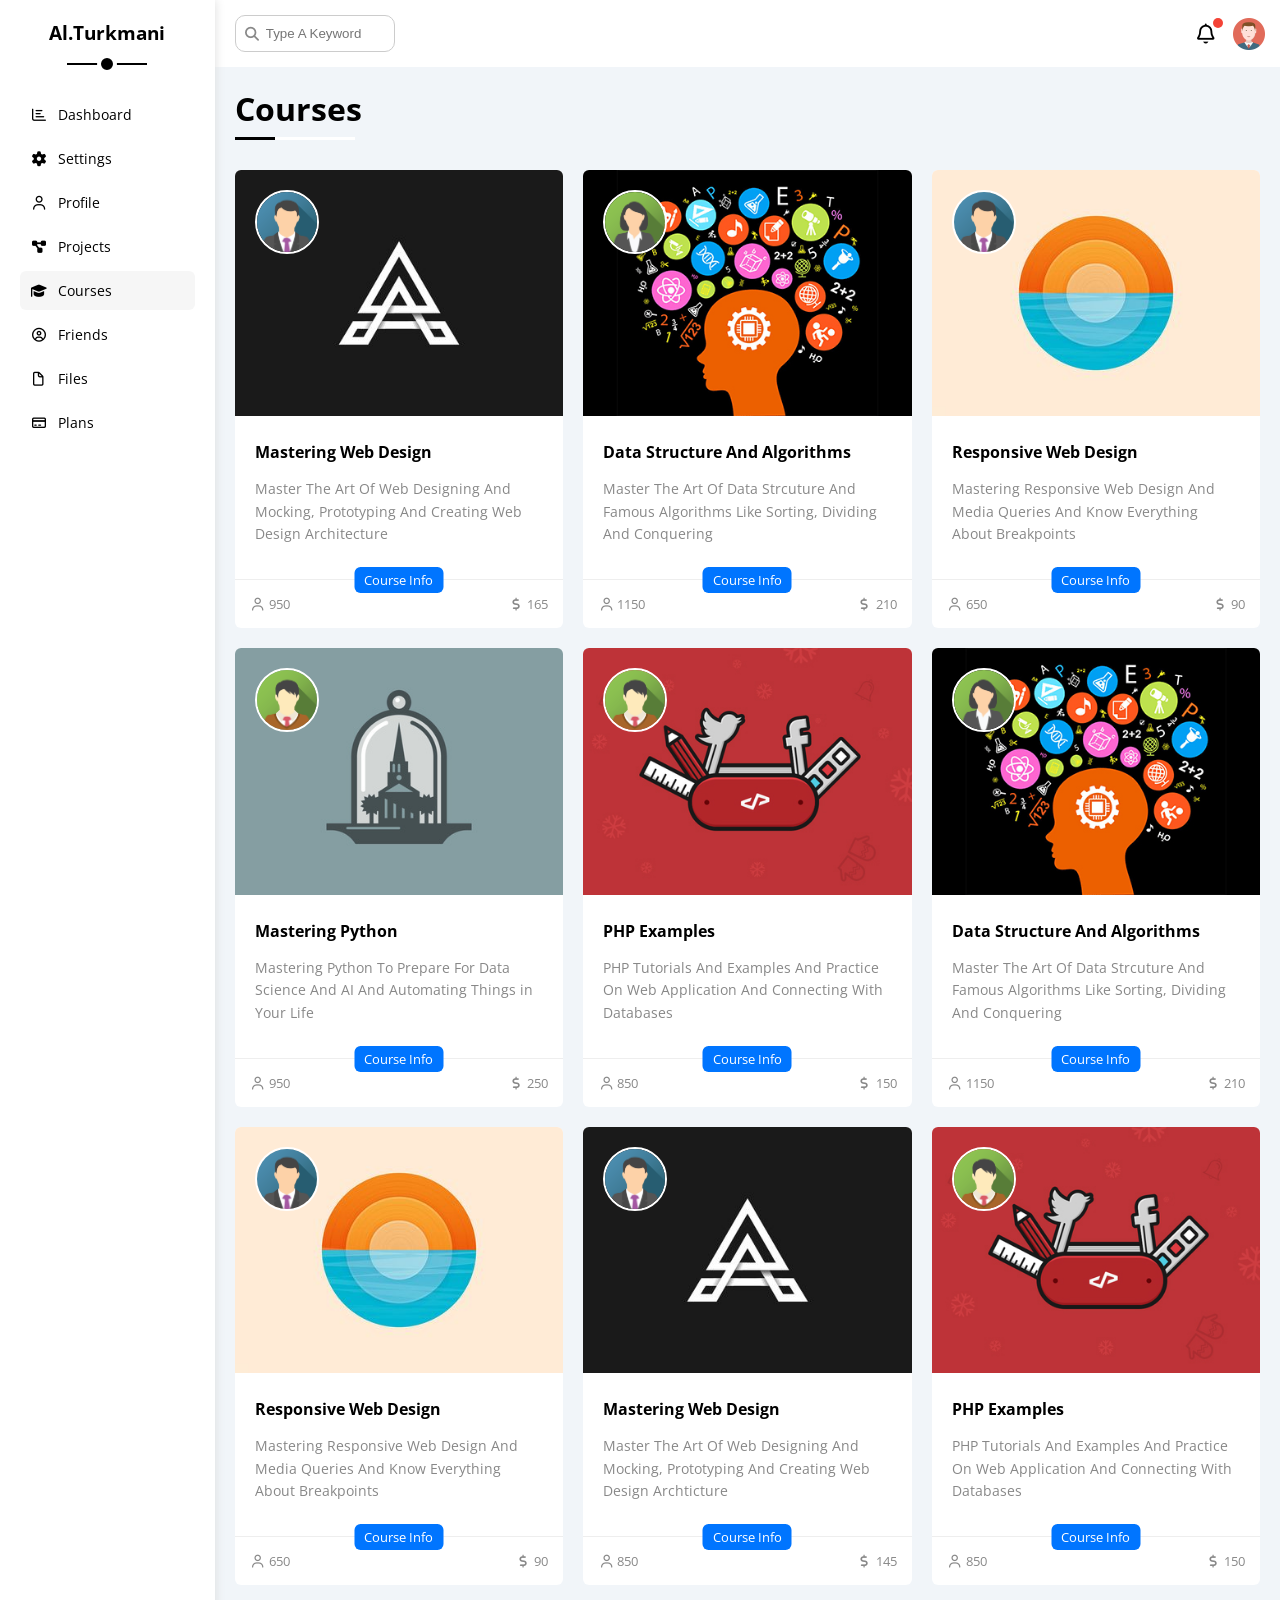
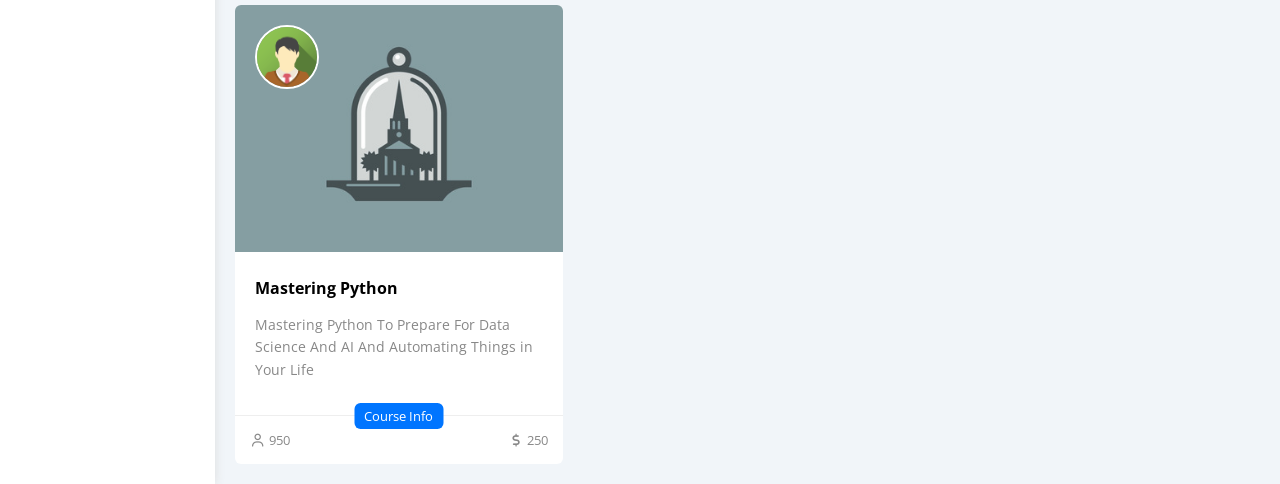
==== commit 88605c89: "Fix project name" ====
--- a/courses.html
+++ b/courses.html
@@ -15,7 +15,7 @@
   <body>
     <div class="page d-flex">
       <div class="sidebar bg-white p-20 p-relative">
-        <h3 class="p-relative txt-c mt-0">Al.Trkmani</h3>
+        <h3 class="p-relative txt-c mt-0">Al.Turkmani</h3>
         <ul>
           <li>
             <a class="d-flex align-center fs-14 c-black rad-6 p-10" href="index.html">
--- a/css/master.css
+++ b/css/master.css
@@ -85,7 +85,7 @@
     padding: 10px;
   }
   .sidebar > h3 {
-    font-size: 13px;
+    font-size: 8px;
     margin-bottom: 15px;
   }
   .sidebar > h3::before,
